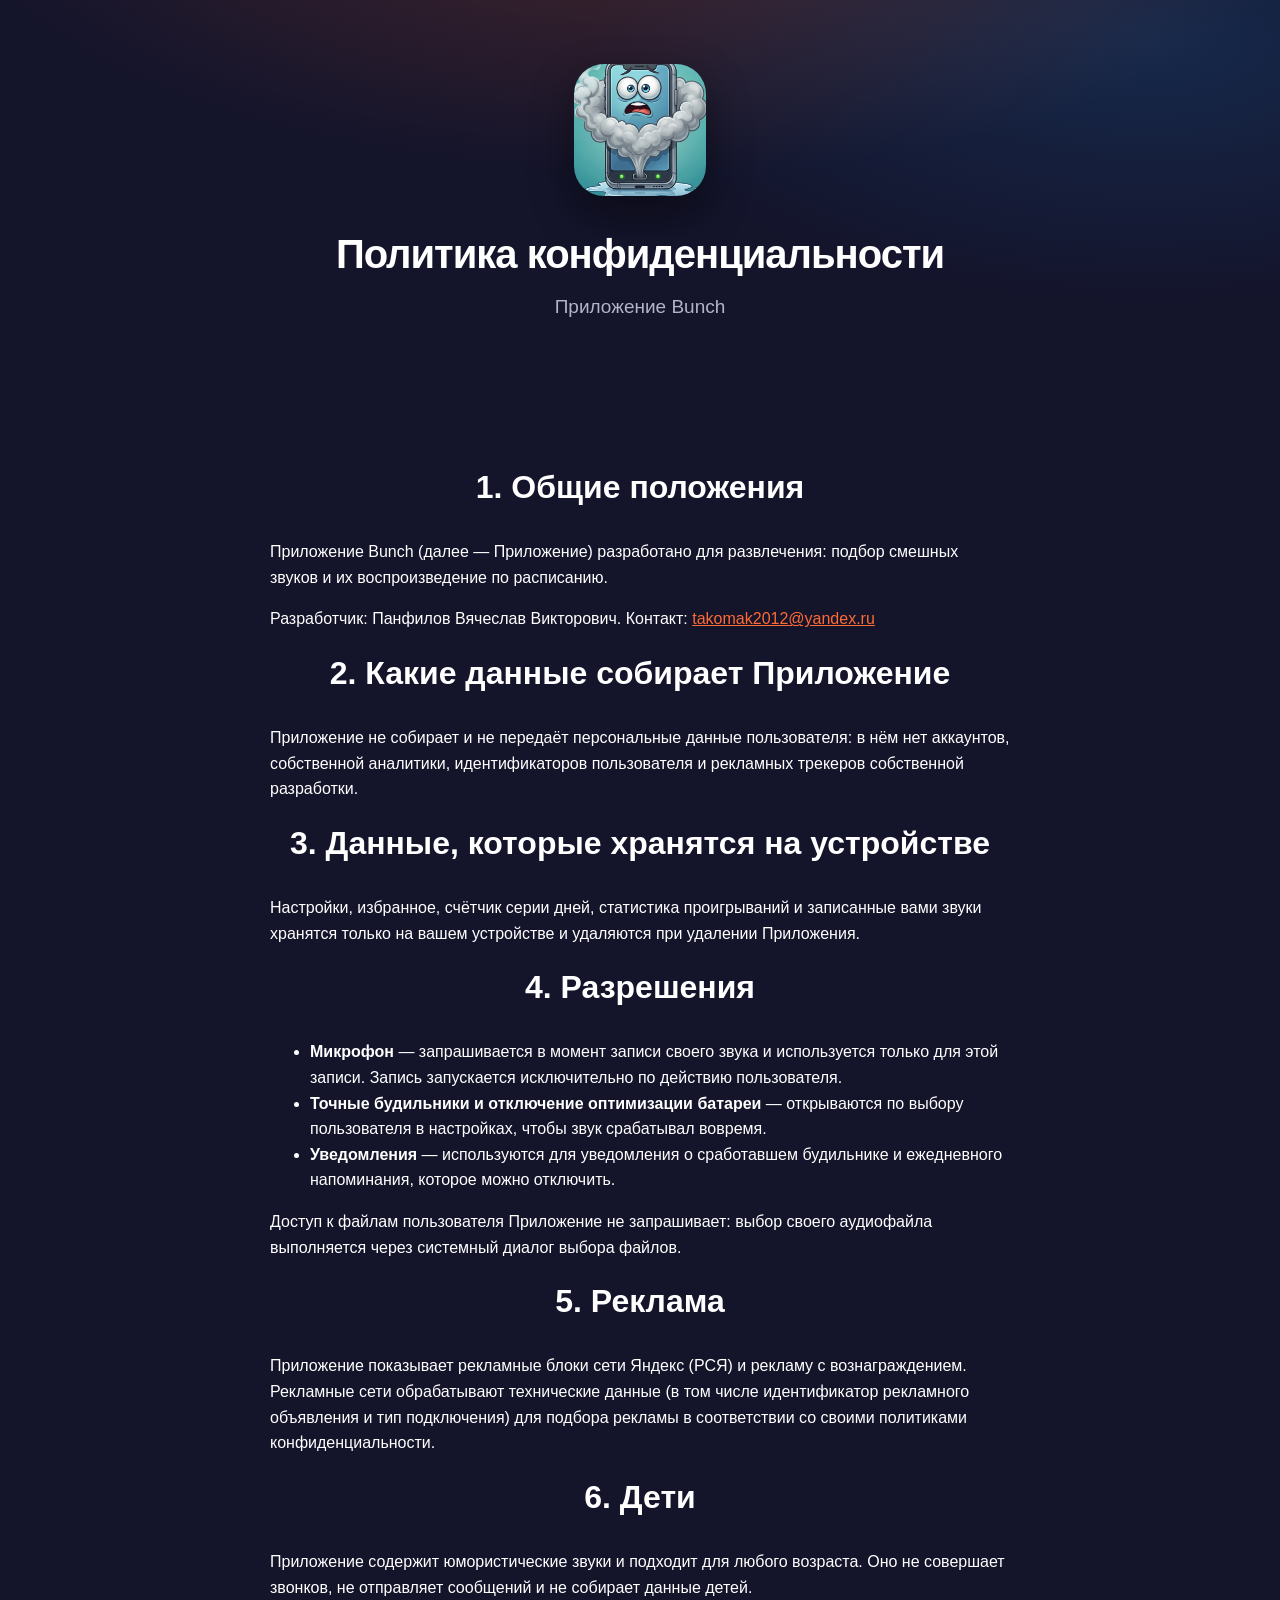
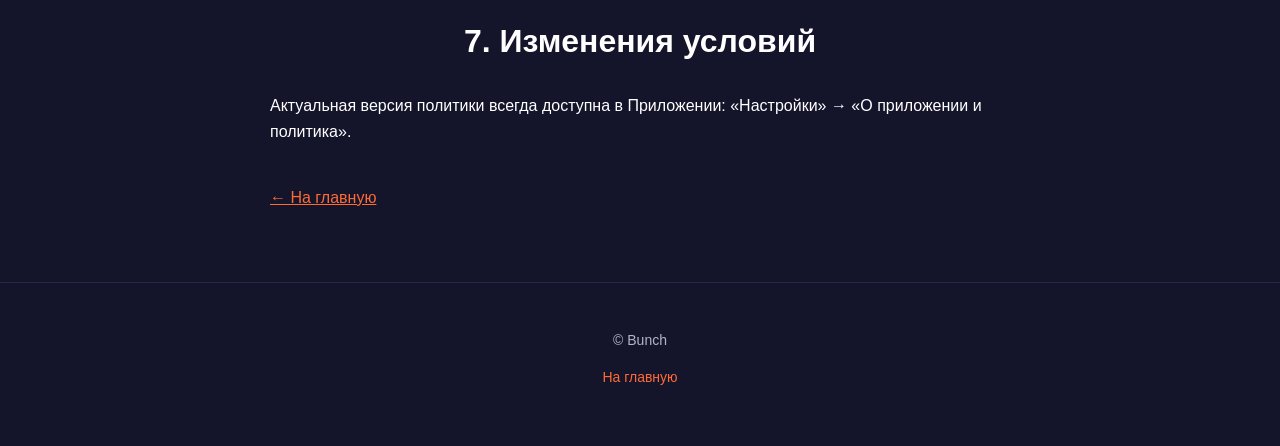
==== privacy.html @ aac2ec67 "Сайт Bunch: лендинг, политика, скриншоты" ====
<!DOCTYPE html>
<html lang="ru">
<head>
<meta charset="utf-8">
<meta name="viewport" content="width=device-width, initial-scale=1">
<title>Политика конфиденциальности — Bunch</title>
<link rel="icon" href="images/icon.png">
<link rel="stylesheet" href="style.css">
</head>
<body>

<header class="hero">
  <div class="wrap">
    <img class="hero-icon" src="images/icon.png" alt="Иконка Bunch">
    <h1 style="font-size:40px">Политика конфиденциальности</h1>
    <p class="tagline">Приложение Bunch</p>
  </div>
</header>

<section class="section">
  <div class="wrap" style="max-width:780px">
    <h2>1. Общие положения</h2>
    <p>Приложение Bunch (далее — Приложение) разработано для развлечения: подбор смешных звуков и их воспроизведение по расписанию.</p>
    <p>Разработчик: Панфилов Вячеслав Викторович. Контакт: <a href="mailto:takomak2012@yandex.ru" style="color:#ff6b35">takomak2012@yandex.ru</a></p>

    <h2>2. Какие данные собирает Приложение</h2>
    <p>Приложение не собирает и не передаёт персональные данные пользователя: в нём нет аккаунтов, собственной аналитики, идентификаторов пользователя и рекламных трекеров собственной разработки.</p>

    <h2>3. Данные, которые хранятся на устройстве</h2>
    <p>Настройки, избранное, счётчик серии дней, статистика проигрываний и записанные вами звуки хранятся только на вашем устройстве и удаляются при удалении Приложения.</p>

    <h2>4. Разрешения</h2>
    <ul>
      <li><b>Микрофон</b> — запрашивается в момент записи своего звука и используется только для этой записи. Запись запускается исключительно по действию пользователя.</li>
      <li><b>Точные будильники и отключение оптимизации батареи</b> — открываются по выбору пользователя в настройках, чтобы звук срабатывал вовремя.</li>
      <li><b>Уведомления</b> — используются для уведомления о сработавшем будильнике и ежедневного напоминания, которое можно отключить.</li>
    </ul>
    <p>Доступ к файлам пользователя Приложение не запрашивает: выбор своего аудиофайла выполняется через системный диалог выбора файлов.</p>

    <h2>5. Реклама</h2>
    <p>Приложение показывает рекламные блоки сети Яндекс (РСЯ) и рекламу с вознаграждением. Рекламные сети обрабатывают технические данные (в том числе идентификатор рекламного объявления и тип подключения) для подбора рекламы в соответствии со своими политиками конфиденциальности.</p>

    <h2>6. Дети</h2>
    <p>Приложение содержит юмористические звуки и подходит для любого возраста. Оно не совершает звонков, не отправляет сообщений и не собирает данные детей.</p>

    <h2>7. Изменения условий</h2>
    <p>Актуальная версия политики всегда доступна в Приложении: «Настройки» → «О приложении и политика».</p>

    <p style="margin-top:40px"><a href="index.html" style="color:#ff6b35">← На главную</a></p>
  </div>
</section>

<footer>
  <div class="wrap">
    <p>© Bunch</p>
    <p class="footer-links"><a href="index.html">На главную</a></p>
  </div>
</footer>

</body>
</html>
---- style.css ----
:root {
  --bg: #14142b;
  --bg-card: #1e1e3d;
  --accent: #ff6b35;
  --accent-blue: #2196f3;
  --teal: #009688;
  --text: #ffffff;
  --text-dim: #b3b3c9;
  --radius: 20px;
}

* { box-sizing: border-box; }

html { scroll-behavior: smooth; }

body {
  margin: 0;
  background: var(--bg);
  color: var(--text);
  font-family: -apple-system, BlinkMacSystemFont, "Segoe UI", Roboto, "Helvetica Neue", Arial, sans-serif;
  line-height: 1.6;
}

.wrap { max-width: 1080px; margin: 0 auto; padding: 0 20px; }

.hero {
  padding: 64px 0 56px;
  text-align: center;
  background:
    radial-gradient(1000px 420px at 50% -120px, rgba(255, 107, 53, .22), transparent 70%),
    radial-gradient(800px 380px at 90% 10%, rgba(33, 150, 243, .16), transparent 70%);
}

.hero-icon {
  width: 132px;
  height: 132px;
  border-radius: 30px;
  box-shadow: 0 18px 44px rgba(0, 0, 0, .45);
}

h1 {
  font-size: 58px;
  margin: 18px 0 6px;
  letter-spacing: -1px;
}

.tagline {
  color: var(--text-dim);
  font-size: 19px;
  max-width: 640px;
  margin: 0 auto 28px;
}

.cta { display: flex; gap: 14px; justify-content: center; flex-wrap: wrap; }

.btn {
  display: inline-block;
  padding: 15px 30px;
  border-radius: 14px;
  font-weight: 700;
  text-decoration: none;
  font-size: 16px;
  transition: transform .12s ease, filter .12s ease;
}

.btn:hover { transform: translateY(-2px); filter: brightness(1.06); }

.btn-primary { background: var(--accent); color: #fff; }
.btn-ghost { background: transparent; color: var(--text); border: 2px solid #3a3a5e; }

.note { color: #7d7d9a; font-size: 14px; margin-top: 22px; }

.section { padding: 56px 0; }
.section h2 { font-size: 32px; margin: 0 0 26px; text-align: center; }
.screenshots { background: #101024; }

.grid {
  display: grid;
  grid-template-columns: repeat(auto-fit, minmax(300px, 1fr));
  gap: 18px;
}

.card {
  background: var(--bg-card);
  border: 1px solid #2c2c50;
  border-radius: var(--radius);
  padding: 24px;
}

.card-emoji { font-size: 34px; }
.card h3 { margin: 10px 0 8px; font-size: 20px; }
.card p { margin: 0; color: var(--text-dim); font-size: 15px; }

.shots {
  display: grid;
  grid-template-columns: repeat(auto-fit, minmax(250px, 1fr));
  gap: 18px;
}

.shots img {
  width: 100%;
  border-radius: var(--radius);
  border: 1px solid #2c2c50;
  display: block;
}

.install-box {
  display: flex;
  gap: 34px;
  align-items: center;
  flex-wrap: wrap;
  justify-content: center;
  background: var(--bg-card);
  border: 1px solid #2c2c50;
  border-radius: var(--radius);
  padding: 30px;
}

.qr { width: 190px; height: 190px; background: #fff; border-radius: 14px; padding: 10px; }
.install-title { font-size: 22px; font-weight: 700; margin: 0 0 6px; }
.install-url { color: var(--accent); font-weight: 700; font-size: 20px; margin: 0 0 18px; }

.faq { max-width: 760px; margin: 0 auto; }
.faq details {
  background: var(--bg-card);
  border: 1px solid #2c2c50;
  border-radius: 14px;
  padding: 14px 18px;
  margin-bottom: 10px;
}
.faq summary { cursor: pointer; font-weight: 600; }
.faq p { margin: 10px 0 2px; color: var(--text-dim); font-size: 15px; }

footer {
  border-top: 1px solid #26264a;
  padding: 32px 0 44px;
  text-align: center;
  color: var(--text-dim);
  font-size: 14px;
}

.footer-links { display: flex; gap: 18px; justify-content: center; flex-wrap: wrap; }
.footer-links a { color: var(--accent); text-decoration: none; }
.dev { color: #6d6d8a; font-size: 13px; }

@media (max-width: 600px) {
  h1 { font-size: 44px; }
  .tagline { font-size: 17px; }
  .install-box { flex-direction: column; text-align: center; }
}
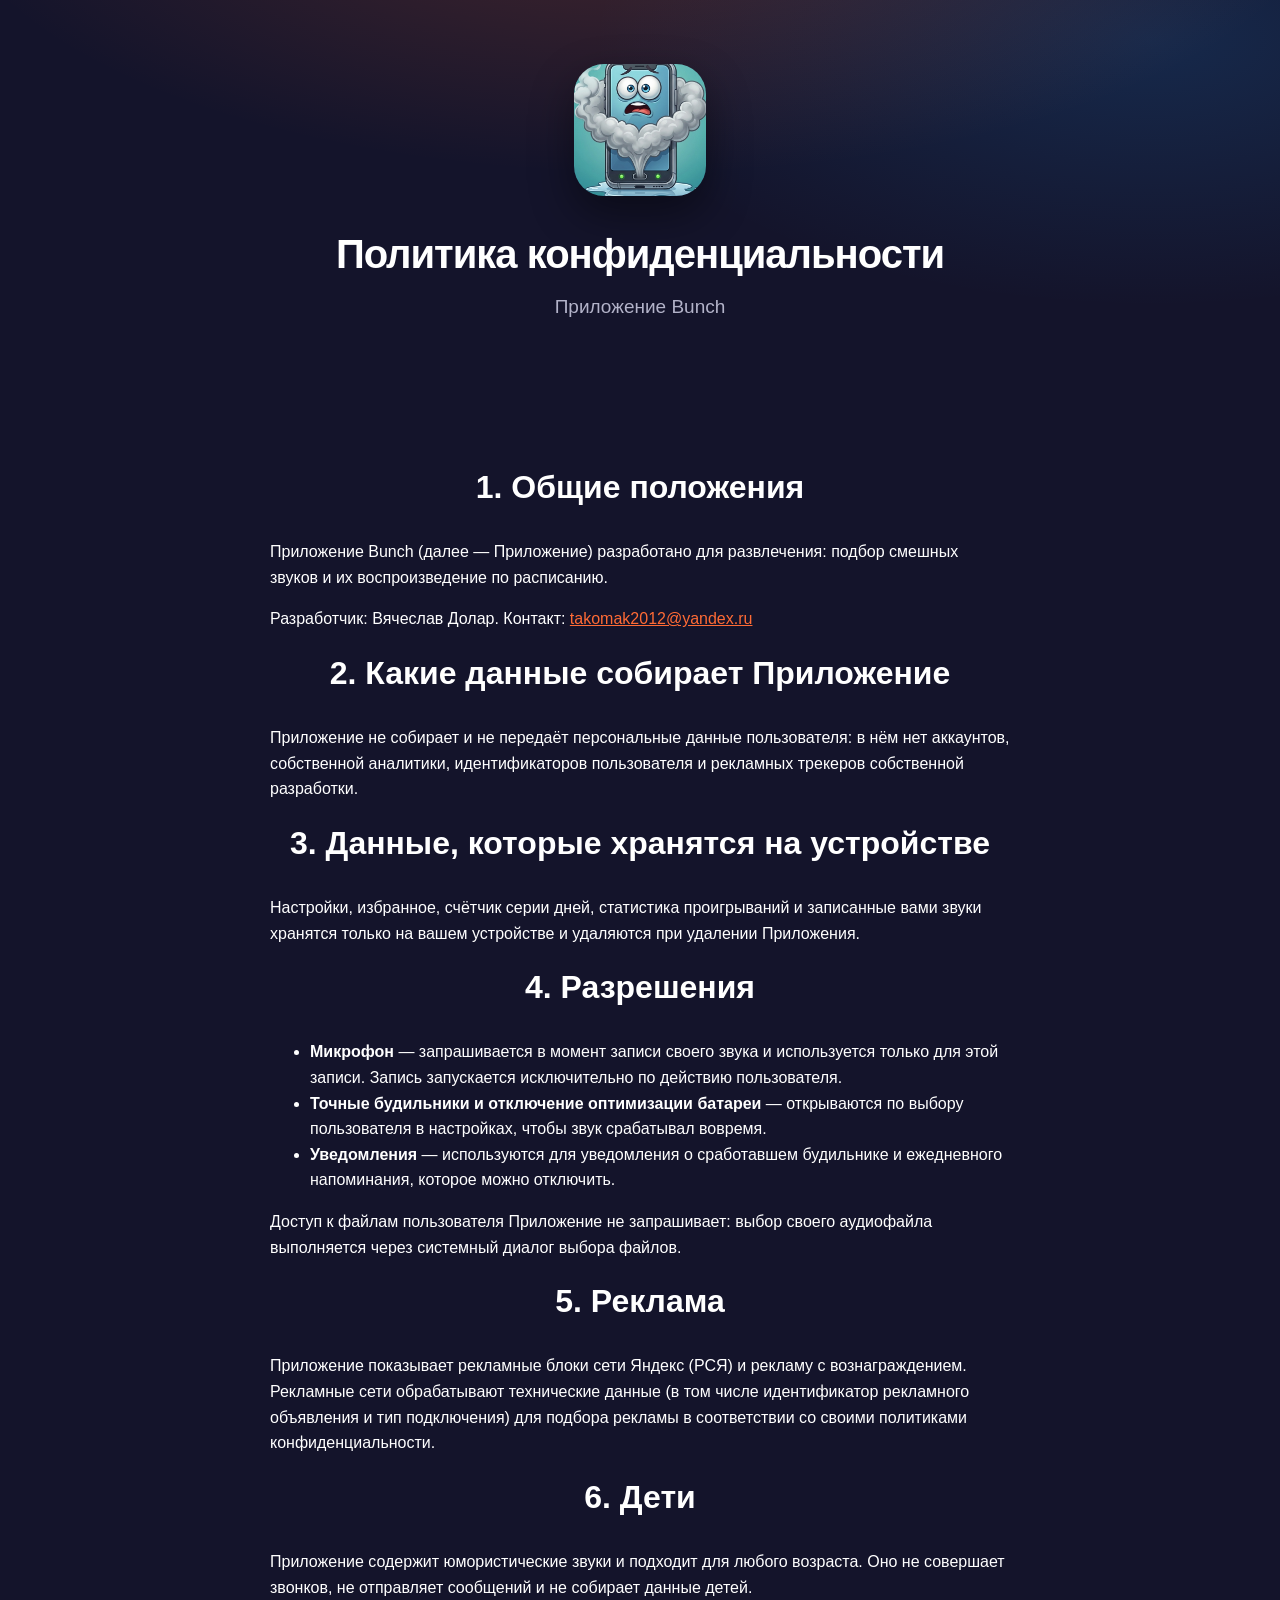
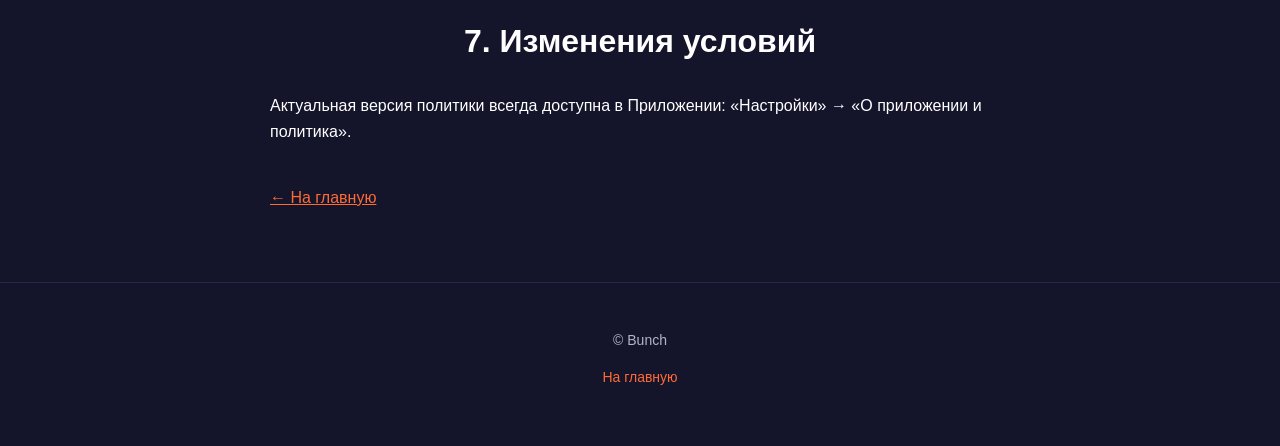
==== commit edbed960: "Прямая ссылка на APK, новые скриншоты, имя разработчика" ====
--- a/privacy.html
+++ b/privacy.html
@@ -21,7 +21,7 @@
   <div class="wrap" style="max-width:780px">
     <h2>1. Общие положения</h2>
     <p>Приложение Bunch (далее — Приложение) разработано для развлечения: подбор смешных звуков и их воспроизведение по расписанию.</p>
-    <p>Разработчик: Панфилов Вячеслав Викторович. Контакт: <a href="mailto:takomak2012@yandex.ru" style="color:#ff6b35">takomak2012@yandex.ru</a></p>
+    <p>Разработчик: Вячеслав Долар. Контакт: <a href="mailto:takomak2012@yandex.ru" style="color:#ff6b35">takomak2012@yandex.ru</a></p>
 
     <h2>2. Какие данные собирает Приложение</h2>
     <p>Приложение не собирает и не передаёт персональные данные пользователя: в нём нет аккаунтов, собственной аналитики, идентификаторов пользователя и рекламных трекеров собственной разработки.</p>
--- a/style.css
+++ b/style.css
@@ -66,6 +66,7 @@
 .btn:hover { transform: translateY(-2px); filter: brightness(1.06); }
 
 .btn-primary { background: var(--accent); color: #fff; }
+.btn-apk { background: var(--teal); color: #fff; }
 .btn-ghost { background: transparent; color: var(--text); border: 2px solid #3a3a5e; }
 
 .note { color: #7d7d9a; font-size: 14px; margin-top: 22px; }
